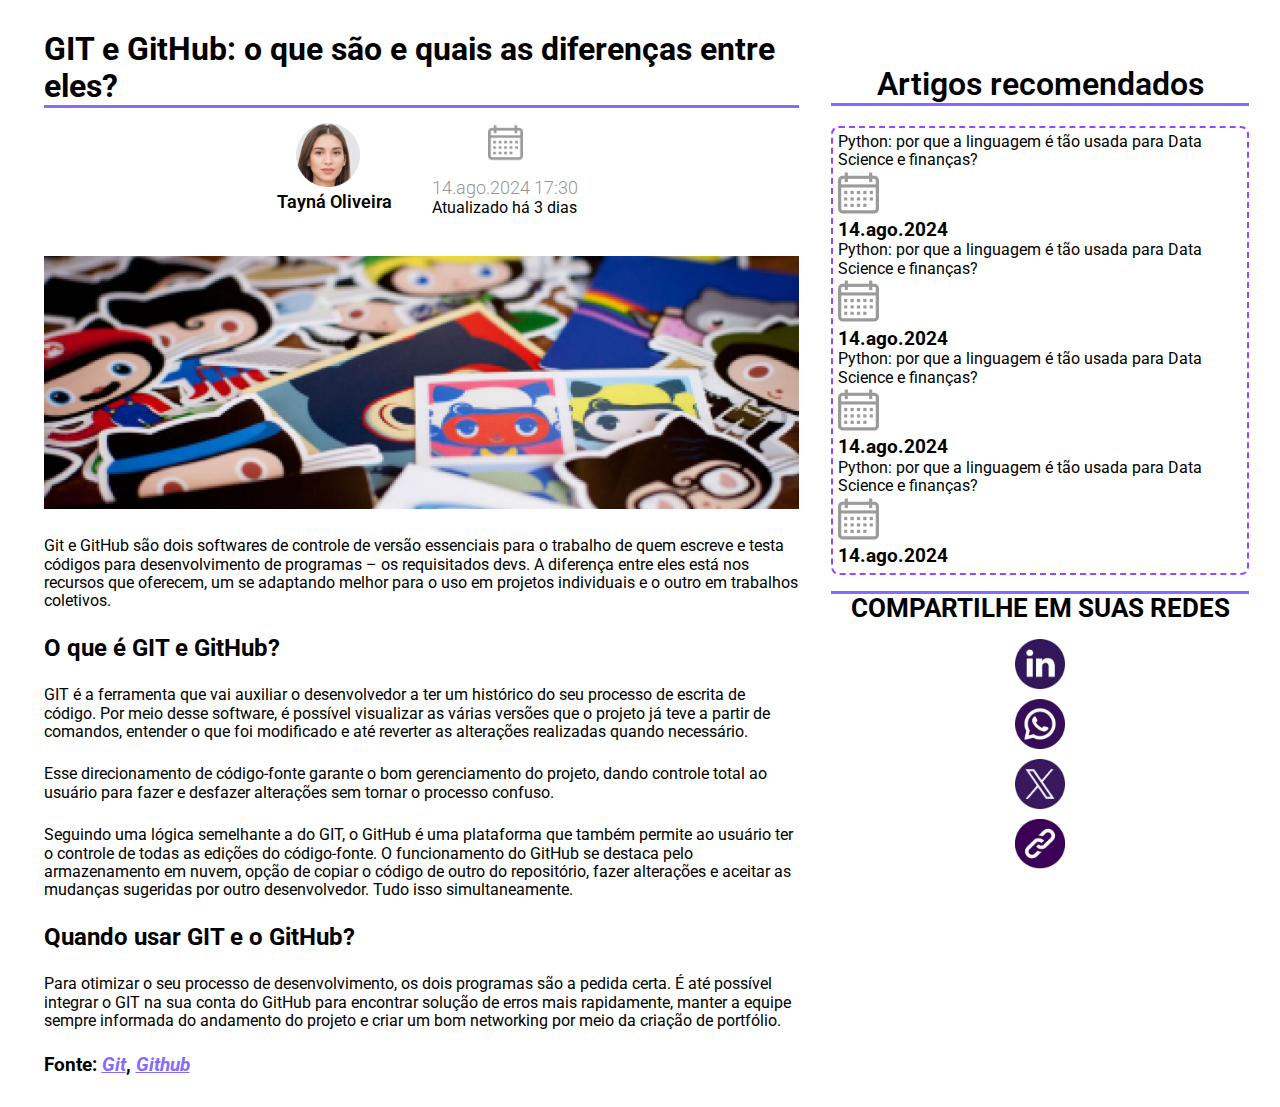
==== pages/article.html @ 57e3266e "atualização article HTMLe CSS" ====
<!DOCTYPE html>
<html lang="en">

<head>
  <meta charset="UTF-8">
  <meta name="viewport" content="width=device-width, initial-scale=1.0">
  <title>Tech News</title>
  <link rel="stylesheet" href="../assets/styles/article.css">
  <link rel="stylesheet" href="../assets/styles/normalize.css">
</head>

<body>
  <header></header>

  <main class="container_conteudo">
    <section class="aside_article">
      <aside>
        <h2 class="aside_title
        ">Artigos recomendados</h2>
        <div class="bloco_artigos">
          <div>
            <p>Python: por que a linguagem é tão usada para Data Science e finanças?</p>
            <img src="../assets/img/imgs/calendario.png" alt="calendario">
            <h3>14.ago.2024</h3>
          </div>
          <div>
            <p>Python: por que a linguagem é tão usada para Data Science e finanças?</p>
            <img src="../assets/img/imgs/calendario.png" alt="calendario">
            <h3>14.ago.2024</h3>
          </div>
          <div>
            <p>Python: por que a linguagem é tão usada para Data Science e finanças?</p>
            <img src="../assets/img/imgs/calendario.png" alt="calendario">
            <h3>14.ago.2024</h3>
          </div>
          <div>
            <p>Python: por que a linguagem é tão usada para Data Science e finanças?</p>
            <img src="../assets/img/imgs/calendario.png" alt="calendario">
            <h3>14.ago.2024</h3>
          </div>
        </div>
        <div class="redes">
          <h2 class="redes_title
          ">COMPARTILHE EM SUAS REDES</h2>
          <div  class="redes_acesso">
            <img src="../assets/img/icons/icone-linkedin.png" alt="LinkedIn">
            <img src="../assets/img/icons/icone-whats.png" alt="WhatsApp">
            <img src="../assets/img/icons/icone-twitter.png" alt="Twitter">
            <img src="../assets/img/icons/icone-compartilhar.png" alt="Compartilhar">
          </div>
        </div>
      </aside>
    </section>

    <section class="article_info">
      <div class="article_titulo">
        <h1>GIT e GitHub: o que são e quais as diferenças entre eles?</h1>
      </div>
      <div class="info_autora_e_data">
        <div class="info_autora">
          <img src="../assets/img/imgs/autora.png" alt="Foto autora">
          <h3 class="nome_autora">Tayná Oliveira</h3>
        </div>
        <div class="info_data">
          <img src="../assets/img/imgs/calendario.png" alt="calendario">
          <div class="dados_atualizacao">
            <h3 class="data_atualizacao" >14.ago.2024 17:30</h3>
            <h3 class="atualizacao">Atualizado há 3 dias</h3>
          </div>  
        </div>
      </div>
      <div>
        <img class="img_git" src="../assets/img/imgs/mascote_git.png" alt="mascote_git">
        <p class="paragrafo">Git e GitHub são dois softwares de controle de versão essenciais para o trabalho de quem escreve e testa códigos para desenvolvimento de programas – os requisitados devs. A diferença entre eles está nos recursos que oferecem, um se adaptando melhor para o uso em projetos individuais e o outro em trabalhos coletivos.</p>
      </div>

      <div>
        <h2 class="subtitulo">O que é GIT e GitHub?</h2>
        <p class="paragrafo">GIT é a ferramenta que vai auxiliar o desenvolvedor a ter um histórico do seu processo de escrita de código. Por meio desse software, é possível visualizar as várias versões que o projeto já teve a partir de comandos, entender o que foi modificado e até reverter as alterações realizadas quando necessário.</p>
        <p class="paragrafo">Esse direcionamento de código-fonte garante o bom gerenciamento do projeto, dando controle total ao usuário para fazer e desfazer alterações sem tornar o processo confuso.</p>
        <p class="paragrafo">Seguindo uma lógica semelhante a do GIT, o GitHub é uma plataforma que também permite ao usuário ter o controle de todas as edições do código-fonte. O funcionamento do GitHub se destaca pelo armazenamento em nuvem, opção de copiar o código de outro do repositório, fazer alterações e aceitar as mudanças sugeridas por outro desenvolvedor. Tudo isso simultaneamente.</p>
      </div>
      <div>
        <h2 class="subtitulo">Quando usar GIT e o GitHub?</h2>
        <p class="paragrafo">Para otimizar o seu processo de desenvolvimento, os dois programas são a pedida certa. É até possível integrar o GIT na sua conta do GitHub para encontrar solução de erros mais rapidamente, manter a equipe sempre informada do andamento do projeto e criar um bom networking por meio da criação de portfólio.</p>
      </div>
      <h3>Fonte: <span class="fonte-destaque">Git</span>, <span class="fonte-destaque">Github</span></h3>

    </section>
  </main>
  <footer></footer>
</body>
</html>
---- assets/styles/article.css ----
@import url("https://fonts.googleapis.com/css2?family=Roboto:ital,wght@0,100;0,300;0,400;0,500;0,700;0,900;1,100;1,300;1,400;1,500;1,700;1,900&display=swap");

* {
  margin: 0;
  padding: 0;
  box-sizing: border-box;
}

body {
  font-family: 'Roboto', Arial, sans-serif;
  font-weight: 400;
  background-color: #ffffff;
  color: #000000;
}

/* Estilos Mobile First */
.container_conteudo {
  display: flex;
  flex-direction: column;
  margin: 15px;
}

.aside_article {
  display: none;
}

.article_info {
  width: 100%;
}

.article_titulo h1 {
  font-size: 1.6em;
  margin-bottom: 15px;
  border-bottom: 3px solid #846AFF;
}

.info_autora_e_data {
  display: flex;
  justify-content: center;
  margin: 15px;
}


.info_autora {
  display: flex;
  align-items: stretch;
  flex-direction: column;
  margin-right: 2.5rem;
}

.info_autora img {
  width: 84px;
  height: 84px;
  margin-left: 2rem;
}

.nome_autora {
    display: flex;
    margin-left: 0.8rem;
    padding-top: 5px;
    font-size: 18px;
    font-weight: 600;
  }


.info_data {
  display: flex;
  align-items: center;
  flex-direction: column;
}

.info_data img {
  width: 35px;
  margin-bottom: 1rem;
}

.data_atualizacao{
  color: #959595;
  font-size: 18px;
  font-weight: 300;
  text-align: center;
}

.atualizacao{
  font-size: 16px;
  font-weight: 400;
}

.img_git {
  width: 100%;
  height: auto;
  margin: 1.5rem 0;
}

.paragrafo{
  margin-bottom: 1.5rem;
}

.subtitulo{
  margin: 1.5rem 0;
}

.fonte-destaque {
  color: #846AFF; 
  text-decoration: underline;
  font-style: italic;
}

/* Media Queries para Tablets */
@media screen and (min-width: 768px) {
  .container_conteudo {
    display: flex;
    flex-wrap: wrap;
    flex-direction: row-reverse;
  }

  .aside_article {
    display: flex;
    width: 36%;
    padding: 1rem;
  }

  .aside_title{
    font-size: 2em;
    font-weight: 600;
    text-align: center;
    margin: 35px 0 20px 0;
    border-bottom: 3px solid #846AFF;
  }

  .bloco_artigos{
    padding: 5px;
    border: 2px dashed #9747FF;
    border-radius: 8px;
  }  

 .article_info {
    width: 63%;
    padding: 1rem;
  }

  .article_titulo h1 {
    font-size: 2em;
  }

  .info_autora img {
    width: 64px;
    height: 64px;
  }

  .redes_title{
    font-size: 1.6rem;
    margin-top: 1rem;
    border-top: 3px solid #846AFF;
    text-align: center;
  }

  .redes_acesso{
    display: flex;
    align-items: center;
    justify-content: center;
    flex-direction: column;
    padding: 0.7rem;
  }

  .redes_acesso img{
    width: 60px;
    height: 60px;
    padding: 5px;
 }

  .informacoes{
    display: block;
    width: 63%;
  }
}

/* Media Queries para Desktops */
@media screen and (min-width: 1378px) {

  .article_titulo{
    padding-top: 2.2rem;
  }
  .paragrafo{
    font-size: 24px;
  }
}
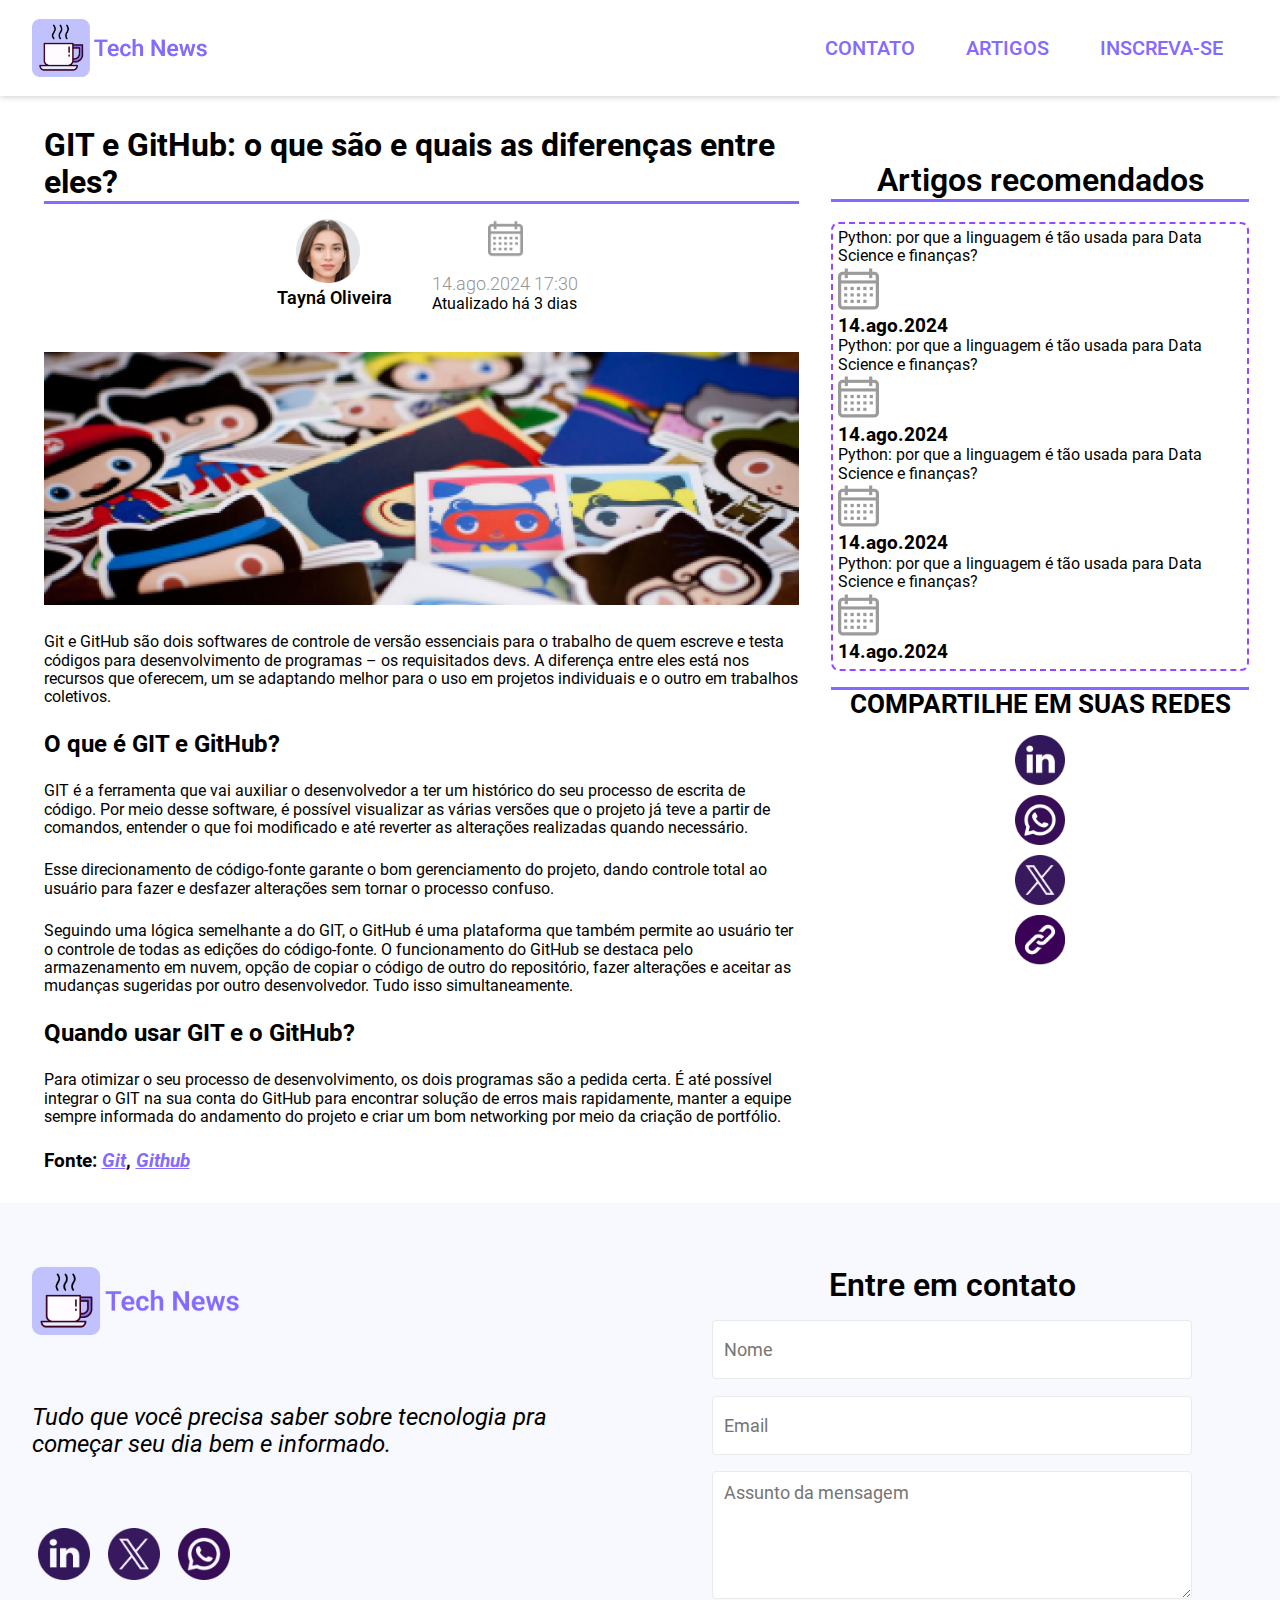
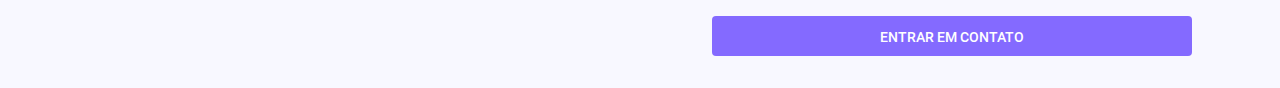
==== commit dc1949f9: ":update: Adicionando componentes header e footer ao article.html, ajustando caminho das referências" ====
--- a/pages/article.html
+++ b/pages/article.html
@@ -5,12 +5,23 @@
   <meta charset="UTF-8">
   <meta name="viewport" content="width=device-width, initial-scale=1.0">
   <title>Tech News</title>
+  <link rel="stylesheet" href="../assets/styles/normalize.css">
+  <link rel="stylesheet" href="../assets/styles/header.css">
   <link rel="stylesheet" href="../assets/styles/article.css">
-  <link rel="stylesheet" href="../assets/styles/normalize.css">
+  <link rel="stylesheet" href="../assets/styles/footer.css">
 </head>
 
 <body>
-  <header></header>
+  <header class="header-container">
+    <img src="../assets/img/imgs/TechNews-logo (Desktop).png" class="header-logo" alt="logo Tech blog">
+    
+    <nav>
+        <button class="btn_nav-MenuHamburguer" type="button"><img src="../assets/img/icons/menu-hamburguer_icon.svg" alt="" class="menuHamburguer-icon"></button>
+        <button class="btn_nav-Menu" type="button"><a href="#informacoes">CONTATO</a></button>
+        <button class="btn_nav-Menu" type="button"><a href="#artigos">ARTIGOS</a></button>
+        <button class="btn_nav-Menu" type="button"><a href="#apresentacao">INSCREVA-SE</a></button>
+    </nav>
+</header>
 
   <main class="container_conteudo">
     <section class="aside_article">
@@ -88,6 +99,26 @@
 
     </section>
   </main>
-  <footer></footer>
+  <footer id="informacoes" class="footer-container">
+    <section class="sigaNos">
+        <img src="../assets/img/imgs/TechNews-logo (Desktop).png" class="footer-logo" alt="logo Tech blog">
+
+        <p>Tudo que você precisa saber sobre tecnologia pra começar seu dia bem e informado.</p>
+        <div>
+            <a href="https://www.linkedin.com/feed/" target="_blank"><img src="../assets/img/icons/icone-linkedin.png" alt="" class="img_socialMedia" id="linkedin"></a>
+            <a href="https://x.com/home" target="_blank"><img src="../assets/img/icons/icone-twitter.png" alt="" class="img_socialMedia" id="whatsapp"></a>
+            <a href="https://web.whatsapp.com" target="_blank"><img src="../assets/img/icons/icone-whats.png" alt="" class="img_socialMedia" id="x"></a>
+        </div>
+    </section>
+    <section class="contateNos">
+        <h2>Entre em contato</h2>
+        <form action="" method="get">
+            <input class="inpt_contato" id="nome" type="text" placeholder="Nome">
+            <input class="inpt_contato" id="email" type="text" placeholder="Email">
+            <textarea id="assunto" class="inpt_assunto" placeholder="Assunto da mensagem"></textarea>
+            <button class="btn_callToAction btn_footer" type="submit"><a href="#">ENTRAR EM CONTATO</a></button>
+        </form>
+    </section>
+</footer>
 </body>
 </html>
--- a/assets/styles/header.css
+++ b/assets/styles/header.css
@@ -0,0 +1,75 @@
+.header-container {
+    height: 6rem;
+    background-color: #fff;
+    display: flex;
+    padding: 0.5rem;
+    align-items: center;
+    gap: 4.5rem;
+    box-shadow: 0 0px 7px 0px #00000040;
+    position: relative;
+    box-sizing: border-box;
+}
+
+.header-logo {
+    width: 11rem;
+}
+
+.menuHamburguer-icon{ 
+    width: 2rem;
+}
+
+.header-container nav {
+    width: 100%;
+    display: flex;
+    justify-content: flex-end;
+}
+
+.btn_nav-Menu {
+    display: none;
+}
+
+.btn_nav-Menu a {
+    color: #846AFF;
+    font-family: 'Roboto', sans-serif;
+    font-weight: 500;
+    font-size: 1.25rem;
+}
+
+button {
+    background-color: #ffffff;
+}
+
+/* Media Queries para Tablets */
+@media screen and (min-width: 768px) { 
+
+    .header-container {
+        justify-content: space-around;
+    }
+
+    .header-container nav {
+        width: 28rem;
+        justify-content: space-around;
+    }
+
+    .btn_nav-MenuHamburguer {
+        display: none;
+    }
+
+    .btn_nav-Menu {
+        display: flex;
+    }
+
+}
+
+@media screen and (min-width: 1199px) { 
+    
+    .header-container {
+        justify-content: space-between;
+        padding: 2rem;
+    }
+    
+    .btn_nav-Menu:hover, .btn_nav-Menu a:hover {
+        color: #594ba1;
+    }
+
+}--- a/assets/styles/footer.css
+++ b/assets/styles/footer.css
@@ -0,0 +1,135 @@
+@import url('./font-face.css');
+
+.footer-container {
+    background-color: #F8F8FF;
+    padding: 1rem 1rem;
+    height: auto;
+    display: flex;
+    flex-wrap: wrap;
+    justify-content: center;
+}
+
+.footer-logo {
+    width: 13rem;
+}
+
+.sigaNos, .contateNos, form {
+    max-width: 37rem;
+    display: flex;
+    flex-wrap: wrap;
+    justify-content: center;
+    align-content: space-between;
+}
+
+.sigaNos {
+    height: 20rem;
+    font-family: 'Roboto', sans-serif;
+    font-weight: 400;
+    font-style: italic;
+    text-align: center;
+    font-size: 1.125rem;
+}
+
+.img_socialMedia {
+    width: 3.3rem;
+}
+
+.sigaNos div a {
+    display: inline-block;
+    width: 4rem;
+}
+
+.contateNos {
+    margin-top: 3rem;
+}
+
+.contateNos h2 {
+    font-family: 'Roboto', sans-serif;
+    font-size: 2rem;
+    font-weight: 600;
+}
+
+.contateNos form {
+    height: 23rem;  
+    padding: 1rem; 
+}
+
+section .inpt_assunto {
+    height: 8rem;
+}
+
+.inpt_contato, .inpt_assunto {
+    height: 3.6875rem;
+    width: 18rem;
+    padding: .7rem;
+    font-family: 'Roboto', sans-serif;
+    font-size: 1.125rem;
+    font-weight: 400;
+    border: #EAEAEA solid .0625rem;
+    border-radius: .25rem;
+}
+
+.inpt_contato:focus, .inpt_assunto:focus {
+    border: #646464 solid .0625rem;
+    outline: none;
+}
+
+.btn_callToAction {
+    width: 100%;
+    max-width: 20rem;
+    height: 2.5rem;
+    border-radius: 4px;
+    text-align: center;
+    background-color: #846AFF;
+}
+
+.btn_callToAction a {
+    color: #fff;
+    font-family: 'Roboto', sans-serif;
+    font-size: .875rem;
+    font-weight: 500;
+}
+
+/* Media Queries para Tablets */
+@media screen and (min-width: 767px) {
+
+    .btn_hero {
+        font-size: 1.125rem;
+        max-width: 10rem;
+    }
+
+    .btn_main {
+        font-size: 1.125rem;
+        max-width: 20rem;
+    }
+
+    .sigaNos {
+        margin-top: 3rem;
+        font-size: 1.5rem;
+    }
+
+    .inpt_contato, .inpt_assunto {
+        width: 30rem;      
+    }
+
+    .btn_footer {
+        font-size: 1.125rem;
+        max-width: 30rem;
+    }
+
+}
+
+@media screen and (min-width: 1199px) { 
+    
+    .sigaNos {
+        justify-content: flex-start;
+    }
+
+    .sigaNos p {
+        text-align: left;
+    }
+    
+    .footer-container {
+        justify-content: space-around;
+    }
+}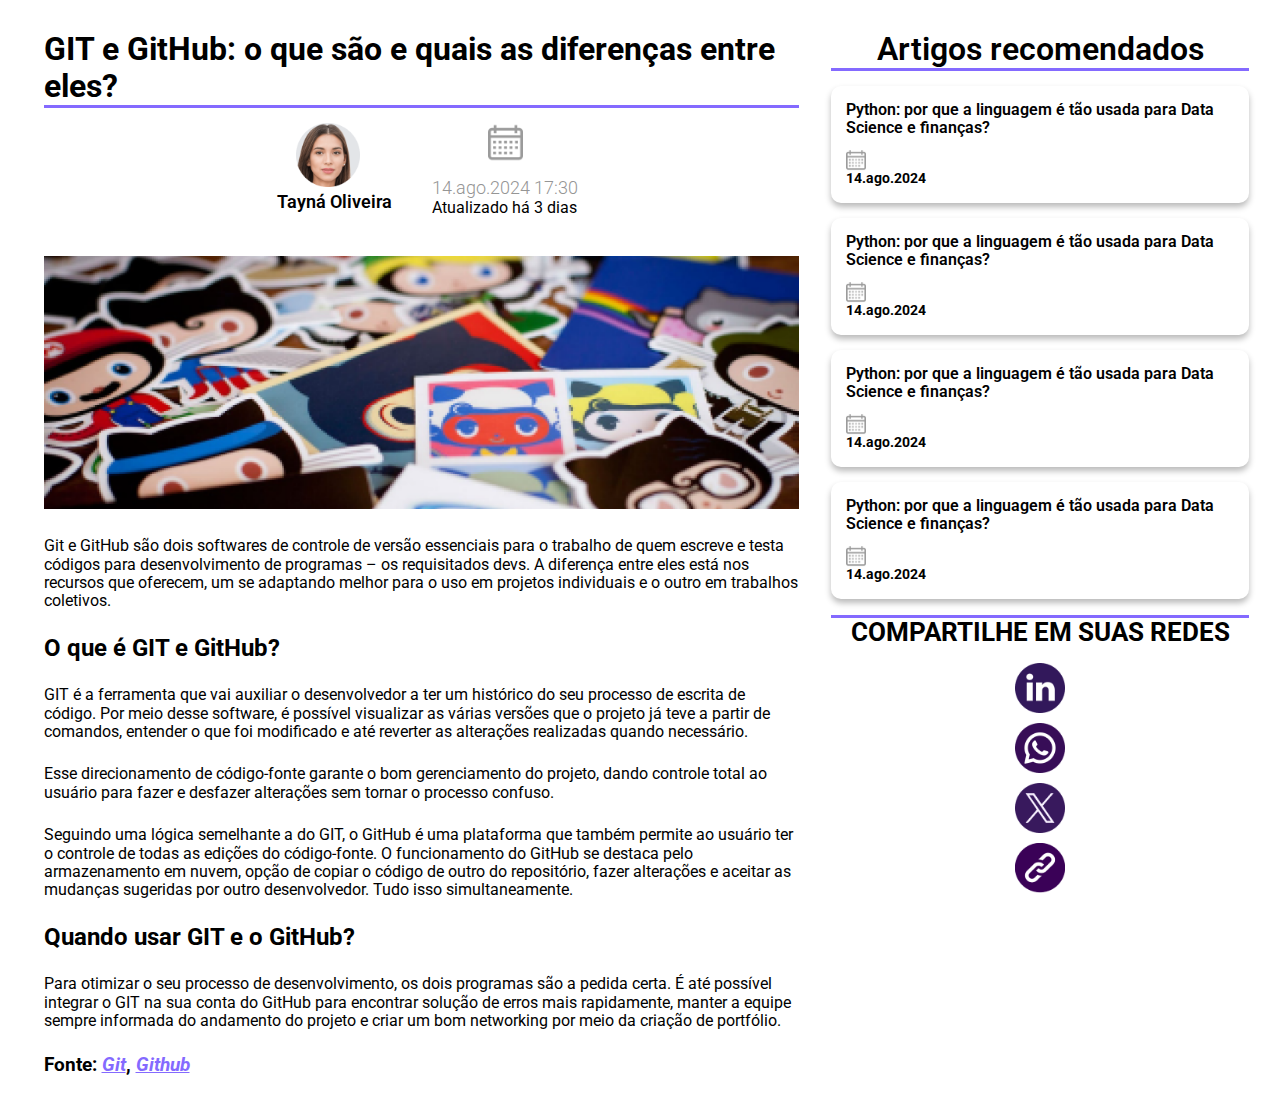
==== commit acfe44c6: "atualizacao semi-final article" ====
--- a/pages/article.html
+++ b/pages/article.html
@@ -5,23 +5,12 @@
   <meta charset="UTF-8">
   <meta name="viewport" content="width=device-width, initial-scale=1.0">
   <title>Tech News</title>
+  <link rel="stylesheet" href="../assets/styles/article.css">
   <link rel="stylesheet" href="../assets/styles/normalize.css">
-  <link rel="stylesheet" href="../assets/styles/header.css">
-  <link rel="stylesheet" href="../assets/styles/article.css">
-  <link rel="stylesheet" href="../assets/styles/footer.css">
 </head>
 
 <body>
-  <header class="header-container">
-    <img src="../assets/img/imgs/TechNews-logo (Desktop).png" class="header-logo" alt="logo Tech blog">
-    
-    <nav>
-        <button class="btn_nav-MenuHamburguer" type="button"><img src="../assets/img/icons/menu-hamburguer_icon.svg" alt="" class="menuHamburguer-icon"></button>
-        <button class="btn_nav-Menu" type="button"><a href="#informacoes">CONTATO</a></button>
-        <button class="btn_nav-Menu" type="button"><a href="#artigos">ARTIGOS</a></button>
-        <button class="btn_nav-Menu" type="button"><a href="#apresentacao">INSCREVA-SE</a></button>
-    </nav>
-</header>
+  <header></header>
 
   <main class="container_conteudo">
     <section class="aside_article">
@@ -29,25 +18,25 @@
         <h2 class="aside_title
         ">Artigos recomendados</h2>
         <div class="bloco_artigos">
-          <div>
-            <p>Python: por que a linguagem é tão usada para Data Science e finanças?</p>
-            <img src="../assets/img/imgs/calendario.png" alt="calendario">
-            <h3>14.ago.2024</h3>
+          <div class="bloco">
+            <p class="paragrafo_aside">Python: por que a linguagem é tão usada para Data Science e finanças?</p>
+            <img class="img_aside"  src="../assets/img/imgs/calendario.png" alt="calendario">
+            <h3 class="data_aside">14.ago.2024</h3>
           </div>
-          <div>
-            <p>Python: por que a linguagem é tão usada para Data Science e finanças?</p>
-            <img src="../assets/img/imgs/calendario.png" alt="calendario">
-            <h3>14.ago.2024</h3>
+          <div class="bloco">
+            <p class="paragrafo_aside">Python: por que a linguagem é tão usada para Data Science e finanças?</p>
+            <img class="img_aside" src="../assets/img/imgs/calendario.png" alt="calendario">
+            <h3 class="data_aside">14.ago.2024</h3>
           </div>
-          <div>
-            <p>Python: por que a linguagem é tão usada para Data Science e finanças?</p>
-            <img src="../assets/img/imgs/calendario.png" alt="calendario">
-            <h3>14.ago.2024</h3>
+          <div class="bloco">
+            <p class="paragrafo_aside">Python: por que a linguagem é tão usada para Data Science e finanças?</p>
+            <img class="img_aside"  src="../assets/img/imgs/calendario.png" alt="calendario">
+            <h3 class="data_aside">14.ago.2024</h3>
           </div>
-          <div>
-            <p>Python: por que a linguagem é tão usada para Data Science e finanças?</p>
-            <img src="../assets/img/imgs/calendario.png" alt="calendario">
-            <h3>14.ago.2024</h3>
+          <div class="bloco">
+            <p class="paragrafo_aside">Python: por que a linguagem é tão usada para Data Science e finanças?</p>
+            <img class="img_aside" src="../assets/img/imgs/calendario.png" alt="calendario">
+            <h3 class="data_aside">14.ago.2024</h3>
           </div>
         </div>
         <div class="redes">
@@ -99,26 +88,6 @@
 
     </section>
   </main>
-  <footer id="informacoes" class="footer-container">
-    <section class="sigaNos">
-        <img src="../assets/img/imgs/TechNews-logo (Desktop).png" class="footer-logo" alt="logo Tech blog">
-
-        <p>Tudo que você precisa saber sobre tecnologia pra começar seu dia bem e informado.</p>
-        <div>
-            <a href="https://www.linkedin.com/feed/" target="_blank"><img src="../assets/img/icons/icone-linkedin.png" alt="" class="img_socialMedia" id="linkedin"></a>
-            <a href="https://x.com/home" target="_blank"><img src="../assets/img/icons/icone-twitter.png" alt="" class="img_socialMedia" id="whatsapp"></a>
-            <a href="https://web.whatsapp.com" target="_blank"><img src="../assets/img/icons/icone-whats.png" alt="" class="img_socialMedia" id="x"></a>
-        </div>
-    </section>
-    <section class="contateNos">
-        <h2>Entre em contato</h2>
-        <form action="" method="get">
-            <input class="inpt_contato" id="nome" type="text" placeholder="Nome">
-            <input class="inpt_contato" id="email" type="text" placeholder="Email">
-            <textarea id="assunto" class="inpt_assunto" placeholder="Assunto da mensagem"></textarea>
-            <button class="btn_callToAction btn_footer" type="submit"><a href="#">ENTRAR EM CONTATO</a></button>
-        </form>
-    </section>
-</footer>
+  <footer></footer>
 </body>
 </html>
--- a/assets/styles/article.css
+++ b/assets/styles/article.css
@@ -86,6 +86,46 @@
   font-weight: 400;
 }
 
+.aside_title{
+    font-size: 2em;
+    font-weight: 600;
+    text-align: center;
+    border-bottom: 3px solid #846AFF;
+  }
+
+.bloco {
+  background-color: #ffffff; 
+  padding: 15px; 
+  margin: 15px 0; 
+  border-radius: 10px; 
+  box-shadow: 0px 4px 6px rgba(0, 0, 0, 0.275); 
+}
+
+.paragrafo_aside {
+  margin: 0; 
+  padding-bottom: 0.7rem;
+  font-size: 1em; 
+  font-weight: 600;
+  color: #000000; 
+  flex: 1; 
+}
+
+.img_aside {
+  width: 20px; 
+  margin-right: 5px;
+}
+
+.img_aside{
+  display: flex;
+}
+
+.data_aside {
+  font-size: 0.9em;
+  color: #000000; 
+  display: flex; 
+}
+
+
 .img_git {
   width: 100%;
   height: auto;
@@ -120,19 +160,6 @@
     padding: 1rem;
   }
 
-  .aside_title{
-    font-size: 2em;
-    font-weight: 600;
-    text-align: center;
-    margin: 35px 0 20px 0;
-    border-bottom: 3px solid #846AFF;
-  }
-
-  .bloco_artigos{
-    padding: 5px;
-    border: 2px dashed #9747FF;
-    border-radius: 8px;
-  }  
 
  .article_info {
     width: 63%;
@@ -184,4 +211,9 @@
   .paragrafo{
     font-size: 24px;
   }
+  .redes_acesso{
+    display: flex;
+    flex-direction: row;
+    padding: 0.7rem;
+  }
 }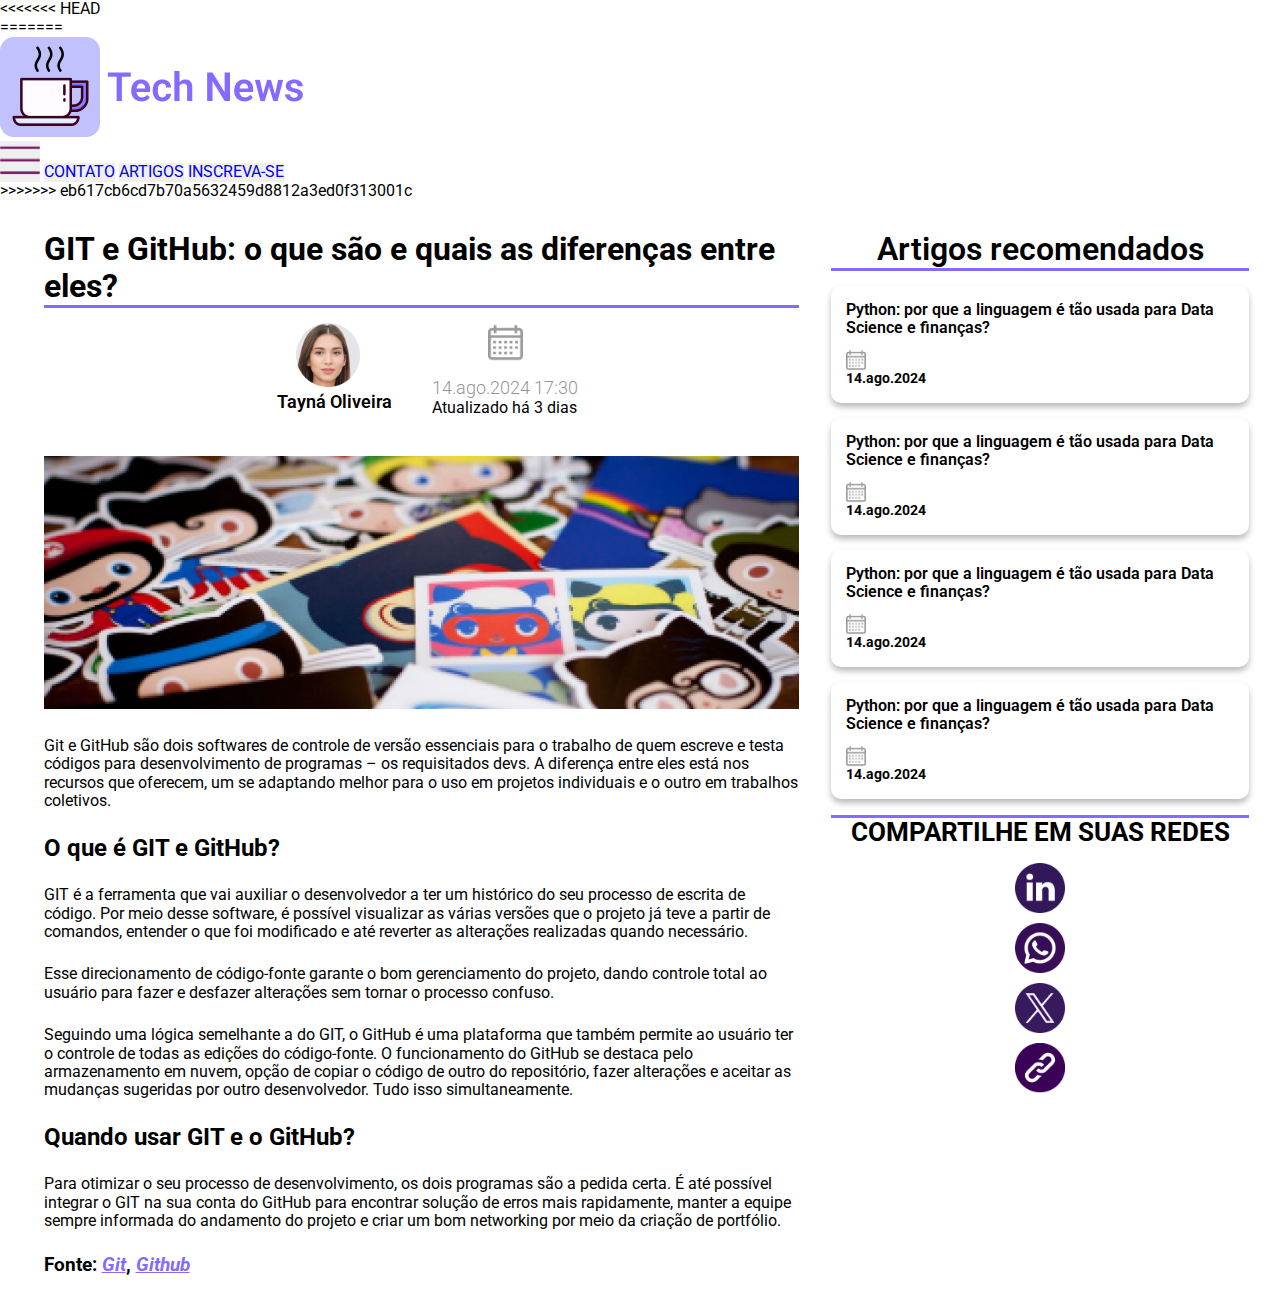
==== commit b7520e17: "atualização article" ====
--- a/pages/article.html
+++ b/pages/article.html
@@ -10,11 +10,24 @@
 </head>
 
 <body>
+<<<<<<< HEAD
   <header></header>
+=======
+  <header class="header-container">
+    <img src="../assets/img/imgs/TechNews-logo (Desktop).png" class="header-logo" alt="logo Tech blog">
+    
+    <nav>
+        <button class="btn_nav-MenuHamburguer" type="button"><img src="../assets/img/icons/menu-hamburguer_icon.svg" alt="" class="menuHamburguer-icon"></button>
+        <button class="btn_nav-Menu" type="button"><a href="#informacoes">CONTATO</a></button>
+        <button class="btn_nav-Menu" type="button"><a href="#artigos">ARTIGOS</a></button>
+        <button class="btn_nav-Menu" type="button"><a href="./newsletter.html">INSCREVA-SE</a></button>
+    </nav>
+</header>
+>>>>>>> eb617cb6cd7b70a5632459d8812a3ed0f313001c
 
   <main class="container_conteudo">
     <section class="aside_article">
-      <aside>
+      <aside id="artigos">
         <h2 class="aside_title
         ">Artigos recomendados</h2>
         <div class="bloco_artigos">
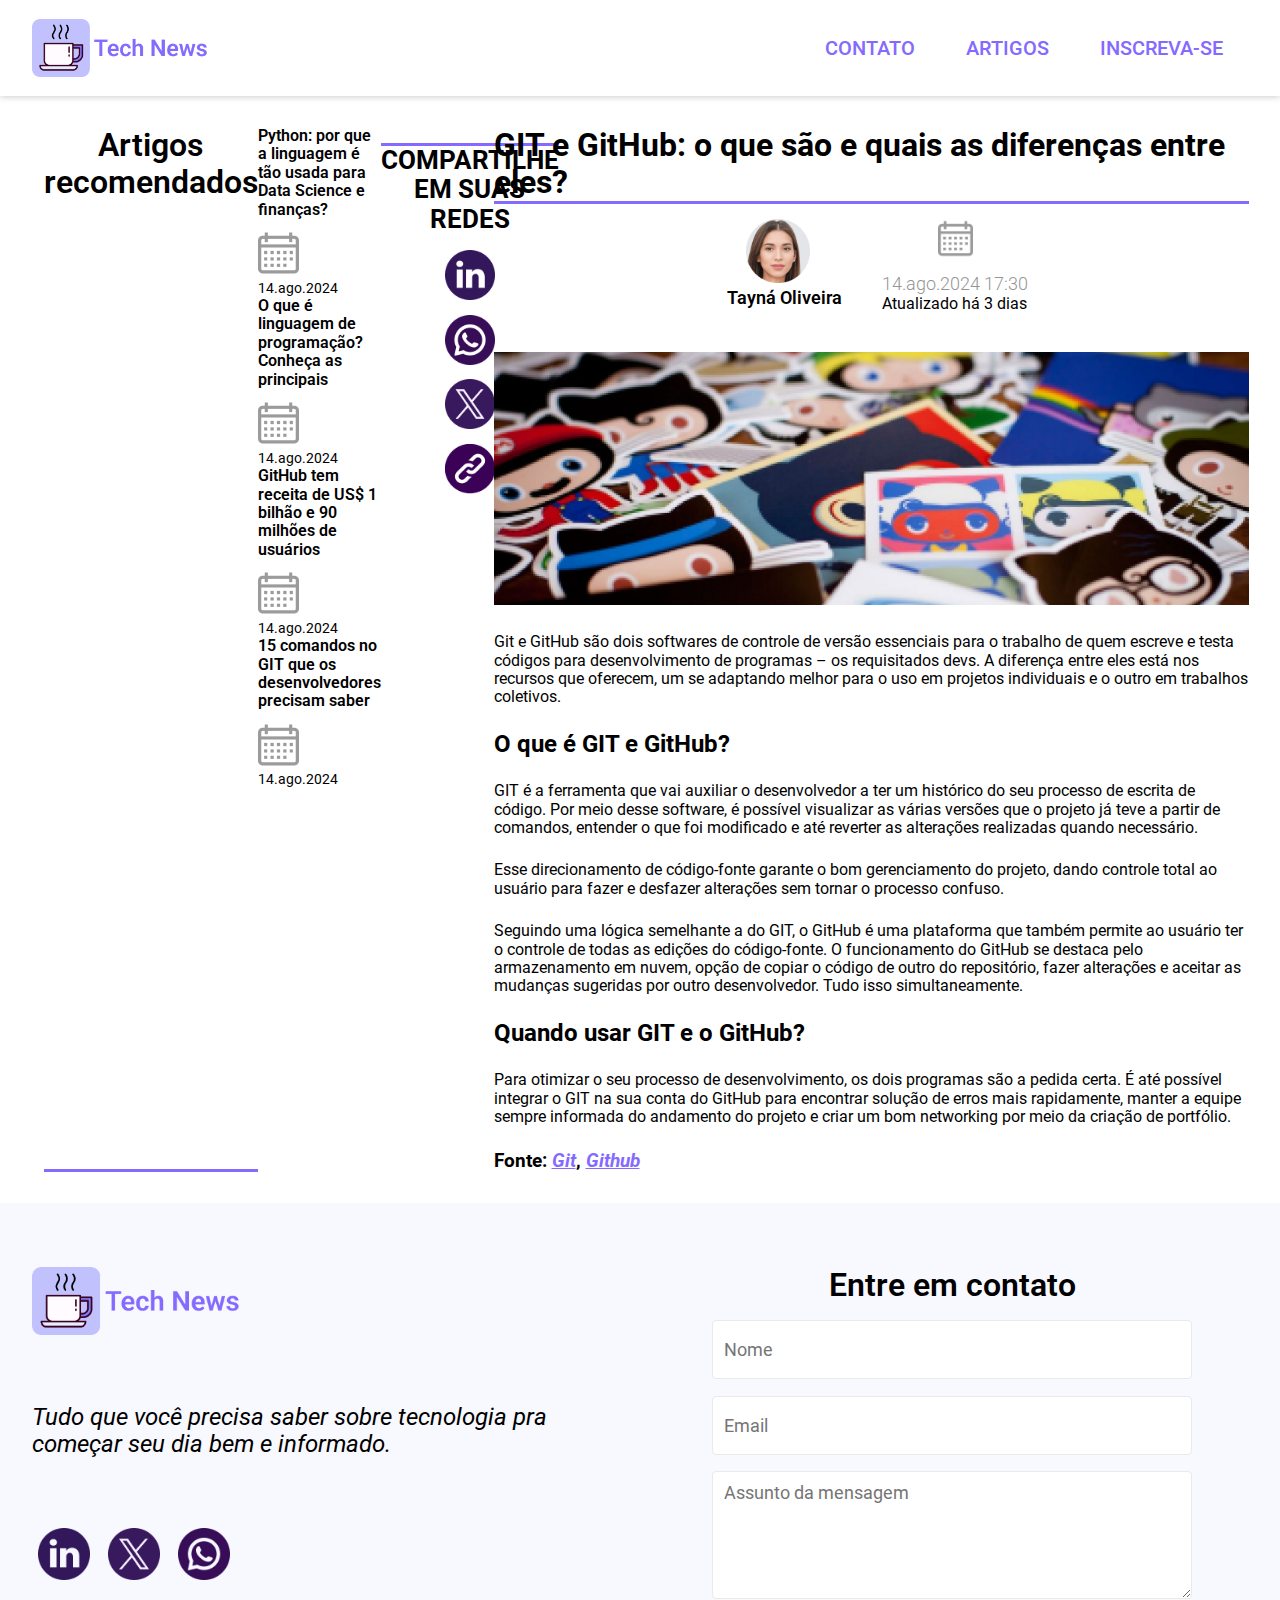
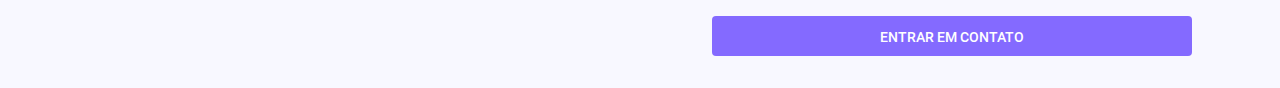
==== commit 0cff4cb3: ":Update: Restruturando article.html, Adicionando links de interação" ====
--- a/pages/article.html
+++ b/pages/article.html
@@ -1,106 +1,222 @@
 <!DOCTYPE html>
 <html lang="en">
-
-<head>
-  <meta charset="UTF-8">
-  <meta name="viewport" content="width=device-width, initial-scale=1.0">
-  <title>Tech News</title>
-  <link rel="stylesheet" href="../assets/styles/article.css">
-  <link rel="stylesheet" href="../assets/styles/normalize.css">
-</head>
-
-<body>
-<<<<<<< HEAD
-  <header></header>
-=======
-  <header class="header-container">
-    <img src="../assets/img/imgs/TechNews-logo (Desktop).png" class="header-logo" alt="logo Tech blog">
-    
-    <nav>
-        <button class="btn_nav-MenuHamburguer" type="button"><img src="../assets/img/icons/menu-hamburguer_icon.svg" alt="" class="menuHamburguer-icon"></button>
-        <button class="btn_nav-Menu" type="button"><a href="#informacoes">CONTATO</a></button>
-        <button class="btn_nav-Menu" type="button"><a href="#artigos">ARTIGOS</a></button>
-        <button class="btn_nav-Menu" type="button"><a href="./newsletter.html">INSCREVA-SE</a></button>
-    </nav>
-</header>
->>>>>>> eb617cb6cd7b70a5632459d8812a3ed0f313001c
-
-  <main class="container_conteudo">
-    <section class="aside_article">
-      <aside id="artigos">
-        <h2 class="aside_title
-        ">Artigos recomendados</h2>
+  <head>
+    <meta charset="UTF-8" />
+    <meta name="viewport" content="width=device-width, initial-scale=1.0" />
+    <title>Tech News</title>
+    <link rel="stylesheet" href="../assets/styles/normalize.css" />
+    <link rel="stylesheet" href="../assets/styles/header.css" />
+    <link rel="stylesheet" href="../assets/styles/article.css" />
+    <link rel="stylesheet" href="../assets/styles/footer.css" />
+  </head>
+
+  <body>
+    <header class="header-container">
+      <img
+        src="../assets/img/imgs/TechNews-logo (Desktop).png"
+        class="header-logo"
+        alt="logo Tech blog"
+      />
+
+      <nav>
+        <button class="btn_nav-MenuHamburguer" type="button">
+          <img
+            src="../assets/img/icons/menu-hamburguer_icon.svg"
+            alt=""
+            class="menuHamburguer-icon"
+          />
+        </button>
+        <button class="btn_nav-Menu" type="button">
+          <a href="#informacoes">CONTATO</a>
+        </button>
+        <button class="btn_nav-Menu" type="button">
+          <a href="#artigos">ARTIGOS</a>
+        </button>
+        <button class="btn_nav-Menu" type="button">
+          <a href="./newsletter.html">INSCREVA-SE</a>
+        </button>
+      </nav>
+    </header>
+
+    <main class="container_conteudo">
+      <section class="article_info">
+        <div class="article_titulo">
+          <h1>GIT e GitHub: o que são e quais as diferenças entre eles?</h1>
+        </div>
+        <div class="info_autora_e_data">
+          <div class="info_autora">
+            <img src="../assets/img/imgs/autora.png" alt="Foto autora" />
+            <h3 class="nome_autora">Tayná Oliveira</h3>
+          </div>
+          <div class="info_data">
+            <img src="../assets/img/imgs/calendario.png" alt="calendario" />
+            <div class="dados_atualizacao">
+              <p class="data_atualizacao">14.ago.2024 17:30</p>
+              <p class="atualizacao">Atualizado há 3 dias</p>
+            </div>
+          </div>
+        </div>
+        <div>
+          <img
+            class="img_git"
+            src="../assets/img/imgs/mascote_git.png"
+            alt="mascote_git"
+          />
+          <p class="paragrafo">
+            Git e GitHub são dois softwares de controle de versão essenciais
+            para o trabalho de quem escreve e testa códigos para desenvolvimento
+            de programas – os requisitados devs. A diferença entre eles está nos
+            recursos que oferecem, um se adaptando melhor para o uso em projetos
+            individuais e o outro em trabalhos coletivos.
+          </p>
+        </div>
+
+        <div>
+          <h2 class="subtitulo">O que é GIT e GitHub?</h2>
+          <p class="paragrafo">
+            GIT é a ferramenta que vai auxiliar o desenvolvedor a ter um
+            histórico do seu processo de escrita de código. Por meio desse
+            software, é possível visualizar as várias versões que o projeto já
+            teve a partir de comandos, entender o que foi modificado e até
+            reverter as alterações realizadas quando necessário.
+          </p>
+          <p class="paragrafo">
+            Esse direcionamento de código-fonte garante o bom gerenciamento do
+            projeto, dando controle total ao usuário para fazer e desfazer
+            alterações sem tornar o processo confuso.
+          </p>
+          <p class="paragrafo">
+            Seguindo uma lógica semelhante a do GIT, o GitHub é uma plataforma
+            que também permite ao usuário ter o controle de todas as edições do
+            código-fonte. O funcionamento do GitHub se destaca pelo
+            armazenamento em nuvem, opção de copiar o código de outro do
+            repositório, fazer alterações e aceitar as mudanças sugeridas por
+            outro desenvolvedor. Tudo isso simultaneamente.
+          </p>
+        </div>
+        <div>
+          <h2 class="subtitulo">Quando usar GIT e o GitHub?</h2>
+          <p class="paragrafo">
+            Para otimizar o seu processo de desenvolvimento, os dois programas
+            são a pedida certa. É até possível integrar o GIT na sua conta do
+            GitHub para encontrar solução de erros mais rapidamente, manter a
+            equipe sempre informada do andamento do projeto e criar um bom
+            networking por meio da criação de portfólio.
+          </p>
+        </div>
+        <h3>
+          Fonte: <span class="fonte-destaque">Git</span>,
+          <span class="fonte-destaque">Github</span>
+        </h3>
+      </section>
+
+      <aside class="aside_article" id="artigos">
+        <h2 class="aside_title">Artigos recomendados</h2>
         <div class="bloco_artigos">
-          <div class="bloco">
-            <p class="paragrafo_aside">Python: por que a linguagem é tão usada para Data Science e finanças?</p>
-            <img class="img_aside"  src="../assets/img/imgs/calendario.png" alt="calendario">
-            <h3 class="data_aside">14.ago.2024</h3>
-          </div>
-          <div class="bloco">
-            <p class="paragrafo_aside">Python: por que a linguagem é tão usada para Data Science e finanças?</p>
-            <img class="img_aside" src="../assets/img/imgs/calendario.png" alt="calendario">
-            <h3 class="data_aside">14.ago.2024</h3>
-          </div>
-          <div class="bloco">
-            <p class="paragrafo_aside">Python: por que a linguagem é tão usada para Data Science e finanças?</p>
-            <img class="img_aside"  src="../assets/img/imgs/calendario.png" alt="calendario">
-            <h3 class="data_aside">14.ago.2024</h3>
-          </div>
-          <div class="bloco">
-            <p class="paragrafo_aside">Python: por que a linguagem é tão usada para Data Science e finanças?</p>
-            <img class="img_aside" src="../assets/img/imgs/calendario.png" alt="calendario">
-            <h3 class="data_aside">14.ago.2024</h3>
-          </div>
-        </div>
+
+          <div class="artigo" id="artigo-phyton">
+            <p class="paragrafo_aside">Python: por que a linguagem é tão usada para Data Science e finanças? </p>
+            <div class="article_publi-day">
+              <img class="img_calendar" src="../assets/img/imgs/calendario.png" alt="calendario"/>
+              <p class="data_aside">14.ago.2024</p>
+            </div>
+          </div>
+
+          <div class="artigo" id="artigo-phyton">
+            <p class="paragrafo_aside">O que é linguagem de programação? Conheça as principais </p>
+            <div class="article_publi-day">
+              <img class="img_calendar" src="../assets/img/imgs/calendario.png" alt="calendario"/>
+              <p class="data_aside">14.ago.2024</p>
+            </div>
+          </div>
+
+          <div class="artigo" id="artigo-phyton">
+            <p class="paragrafo_aside">GitHub tem receita de US$ 1 bilhão e 90 milhões de usuários </p>
+            <div class="article_publi-day">
+              <img class="img_calendar" src="../assets/img/imgs/calendario.png" alt="calendario"/>
+              <p class="data_aside">14.ago.2024</p>
+            </div>
+          </div>
+
+          <div class="artigo" id="artigo-phyton">
+            <p class="paragrafo_aside">15 comandos no GIT que os desenvolvedores precisam saber </p>
+            <div class="article_publi-day">
+              <img class="img_calendar" src="../assets/img/imgs/calendario.png" alt="calendario"/>
+              <p class="data_aside">14.ago.2024</p>
+            </div>
+          </div>
+
+        </div>
+
         <div class="redes">
-          <h2 class="redes_title
-          ">COMPARTILHE EM SUAS REDES</h2>
-          <div  class="redes_acesso">
-            <img src="../assets/img/icons/icone-linkedin.png" alt="LinkedIn">
-            <img src="../assets/img/icons/icone-whats.png" alt="WhatsApp">
-            <img src="../assets/img/icons/icone-twitter.png" alt="Twitter">
-            <img src="../assets/img/icons/icone-compartilhar.png" alt="Compartilhar">
+          <h2 class="redes_title">COMPARTILHE EM SUAS REDES</h2>
+          <div class="redes_acesso">
+            <a href="https://www.linkedin.com/feed/" target="_blank">
+              <img src="../assets/img/icons/icone-linkedin.png" alt="LinkedIn" />
+            </a>
+
+            <a href="https://web.whatsapp.com" target="_blank">
+              <img src="../assets/img/icons/icone-whats.png" alt="WhatsApp" />
+            </a>
+
+            <a href="https://x.com/home" target="_blank"><img src="../assets/img/icons/icone-twitter.png" alt="Twitter" /></a>
+            <a href="#"><img src="../assets/img/icons/icone-compartilhar.png" alt="Compartilhar" /></a>
           </div>
         </div>
       </aside>
-    </section>
-
-    <section class="article_info">
-      <div class="article_titulo">
-        <h1>GIT e GitHub: o que são e quais as diferenças entre eles?</h1>
-      </div>
-      <div class="info_autora_e_data">
-        <div class="info_autora">
-          <img src="../assets/img/imgs/autora.png" alt="Foto autora">
-          <h3 class="nome_autora">Tayná Oliveira</h3>
-        </div>
-        <div class="info_data">
-          <img src="../assets/img/imgs/calendario.png" alt="calendario">
-          <div class="dados_atualizacao">
-            <h3 class="data_atualizacao" >14.ago.2024 17:30</h3>
-            <h3 class="atualizacao">Atualizado há 3 dias</h3>
-          </div>  
-        </div>
-      </div>
-      <div>
-        <img class="img_git" src="../assets/img/imgs/mascote_git.png" alt="mascote_git">
-        <p class="paragrafo">Git e GitHub são dois softwares de controle de versão essenciais para o trabalho de quem escreve e testa códigos para desenvolvimento de programas – os requisitados devs. A diferença entre eles está nos recursos que oferecem, um se adaptando melhor para o uso em projetos individuais e o outro em trabalhos coletivos.</p>
-      </div>
-
-      <div>
-        <h2 class="subtitulo">O que é GIT e GitHub?</h2>
-        <p class="paragrafo">GIT é a ferramenta que vai auxiliar o desenvolvedor a ter um histórico do seu processo de escrita de código. Por meio desse software, é possível visualizar as várias versões que o projeto já teve a partir de comandos, entender o que foi modificado e até reverter as alterações realizadas quando necessário.</p>
-        <p class="paragrafo">Esse direcionamento de código-fonte garante o bom gerenciamento do projeto, dando controle total ao usuário para fazer e desfazer alterações sem tornar o processo confuso.</p>
-        <p class="paragrafo">Seguindo uma lógica semelhante a do GIT, o GitHub é uma plataforma que também permite ao usuário ter o controle de todas as edições do código-fonte. O funcionamento do GitHub se destaca pelo armazenamento em nuvem, opção de copiar o código de outro do repositório, fazer alterações e aceitar as mudanças sugeridas por outro desenvolvedor. Tudo isso simultaneamente.</p>
-      </div>
-      <div>
-        <h2 class="subtitulo">Quando usar GIT e o GitHub?</h2>
-        <p class="paragrafo">Para otimizar o seu processo de desenvolvimento, os dois programas são a pedida certa. É até possível integrar o GIT na sua conta do GitHub para encontrar solução de erros mais rapidamente, manter a equipe sempre informada do andamento do projeto e criar um bom networking por meio da criação de portfólio.</p>
-      </div>
-      <h3>Fonte: <span class="fonte-destaque">Git</span>, <span class="fonte-destaque">Github</span></h3>
-
-    </section>
-  </main>
-  <footer></footer>
-</body>
+    </main>
+
+    <footer id="informacoes" class="footer-container">
+      <section class="sigaNos">
+        <img
+          src="../assets/img/imgs/TechNews-logo (Desktop).png"
+          class="footer-logo"
+          alt="logo Tech blog"
+        />
+
+        <p>Tudo que você precisa saber sobre tecnologia pra começar seu dia bem e informado. </p>
+        <div>
+          <a href="https://www.linkedin.com/feed/" target="_blank">
+            <img src="../assets/img/icons/icone-linkedin.png" alt="" class="img_socialMedia" id="linkedin"/>
+          </a>
+          
+          <a href="https://x.com/home" target="_blank">
+            <img src="../assets/img/icons/icone-twitter.png" alt="" class="img_socialMedia" id="whatsapp"/>
+          </a>
+          <a href="https://web.whatsapp.com" target="_blank"
+            ><img
+              src="../assets/img/icons/icone-whats.png"
+              alt=""
+              class="img_socialMedia"
+              id="x"
+          /></a>
+        </div>
+      </section>
+      <section class="contateNos">
+        <h2>Entre em contato</h2>
+        <form action="" method="get">
+          <input
+            class="inpt_contato"
+            id="nome"
+            type="text"
+            placeholder="Nome"
+          />
+          <input
+            class="inpt_contato"
+            id="email"
+            type="text"
+            placeholder="Email"
+          />
+          <textarea
+            id="assunto"
+            class="inpt_assunto"
+            placeholder="Assunto da mensagem"
+          ></textarea>
+          <button class="btn_callToAction btn_footer" type="submit">
+            <a href="#">ENTRAR EM CONTATO</a>
+          </button>
+        </form>
+      </section>
+    </footer>
+  </body>
 </html>
--- a/assets/styles/header.css
+++ b/assets/styles/header.css
@@ -0,0 +1,75 @@
+.header-container {
+    height: 6rem;
+    background-color: #fff;
+    display: flex;
+    padding: 0.5rem;
+    align-items: center;
+    gap: 4.5rem;
+    box-shadow: 0 0px 7px 0px #00000040;
+    position: relative;
+    box-sizing: border-box;
+}
+
+.header-logo {
+    width: 11rem;
+}
+
+.menuHamburguer-icon{ 
+    width: 2rem;
+}
+
+.header-container nav {
+    width: 100%;
+    display: flex;
+    justify-content: flex-end;
+}
+
+.btn_nav-Menu {
+    display: none;
+}
+
+.btn_nav-Menu a {
+    color: #846AFF;
+    font-family: 'Roboto', sans-serif;
+    font-weight: 500;
+    font-size: 1.25rem;
+}
+
+button {
+    background-color: #ffffff;
+}
+
+/* Media Queries para Tablets */
+@media screen and (min-width: 768px) { 
+
+    .header-container {
+        justify-content: space-around;
+    }
+
+    .header-container nav {
+        width: 28rem;
+        justify-content: space-around;
+    }
+
+    .btn_nav-MenuHamburguer {
+        display: none;
+    }
+
+    .btn_nav-Menu {
+        display: flex;
+    }
+
+}
+
+@media screen and (min-width: 1199px) { 
+    
+    .header-container {
+        justify-content: space-between;
+        padding: 2rem;
+    }
+    
+    .btn_nav-Menu:hover, .btn_nav-Menu a:hover {
+        color: #594ba1;
+    }
+
+}--- a/assets/styles/footer.css
+++ b/assets/styles/footer.css
@@ -0,0 +1,135 @@
+@import url('./font-face.css');
+
+.footer-container {
+    background-color: #F8F8FF;
+    padding: 1rem 1rem;
+    height: auto;
+    display: flex;
+    flex-wrap: wrap;
+    justify-content: center;
+}
+
+.footer-logo {
+    width: 13rem;
+}
+
+.sigaNos, .contateNos, form {
+    max-width: 37rem;
+    display: flex;
+    flex-wrap: wrap;
+    justify-content: center;
+    align-content: space-between;
+}
+
+.sigaNos {
+    height: 20rem;
+    font-family: 'Roboto', sans-serif;
+    font-weight: 400;
+    font-style: italic;
+    text-align: center;
+    font-size: 1.125rem;
+}
+
+.img_socialMedia {
+    width: 3.3rem;
+}
+
+.sigaNos div a {
+    display: inline-block;
+    width: 4rem;
+}
+
+.contateNos {
+    margin-top: 3rem;
+}
+
+.contateNos h2 {
+    font-family: 'Roboto', sans-serif;
+    font-size: 2rem;
+    font-weight: 600;
+}
+
+.contateNos form {
+    height: 23rem;  
+    padding: 1rem; 
+}
+
+section .inpt_assunto {
+    height: 8rem;
+}
+
+.inpt_contato, .inpt_assunto {
+    height: 3.6875rem;
+    width: 18rem;
+    padding: .7rem;
+    font-family: 'Roboto', sans-serif;
+    font-size: 1.125rem;
+    font-weight: 400;
+    border: #EAEAEA solid .0625rem;
+    border-radius: .25rem;
+}
+
+.inpt_contato:focus, .inpt_assunto:focus {
+    border: #646464 solid .0625rem;
+    outline: none;
+}
+
+.btn_callToAction {
+    width: 100%;
+    max-width: 20rem;
+    height: 2.5rem;
+    border-radius: 4px;
+    text-align: center;
+    background-color: #846AFF;
+}
+
+.btn_callToAction a {
+    color: #fff;
+    font-family: 'Roboto', sans-serif;
+    font-size: .875rem;
+    font-weight: 500;
+}
+
+/* Media Queries para Tablets */
+@media screen and (min-width: 767px) {
+
+    .btn_hero {
+        font-size: 1.125rem;
+        max-width: 10rem;
+    }
+
+    .btn_main {
+        font-size: 1.125rem;
+        max-width: 20rem;
+    }
+
+    .sigaNos {
+        margin-top: 3rem;
+        font-size: 1.5rem;
+    }
+
+    .inpt_contato, .inpt_assunto {
+        width: 30rem;      
+    }
+
+    .btn_footer {
+        font-size: 1.125rem;
+        max-width: 30rem;
+    }
+
+}
+
+@media screen and (min-width: 1199px) { 
+    
+    .sigaNos {
+        justify-content: flex-start;
+    }
+
+    .sigaNos p {
+        text-align: left;
+    }
+    
+    .footer-container {
+        justify-content: space-around;
+    }
+}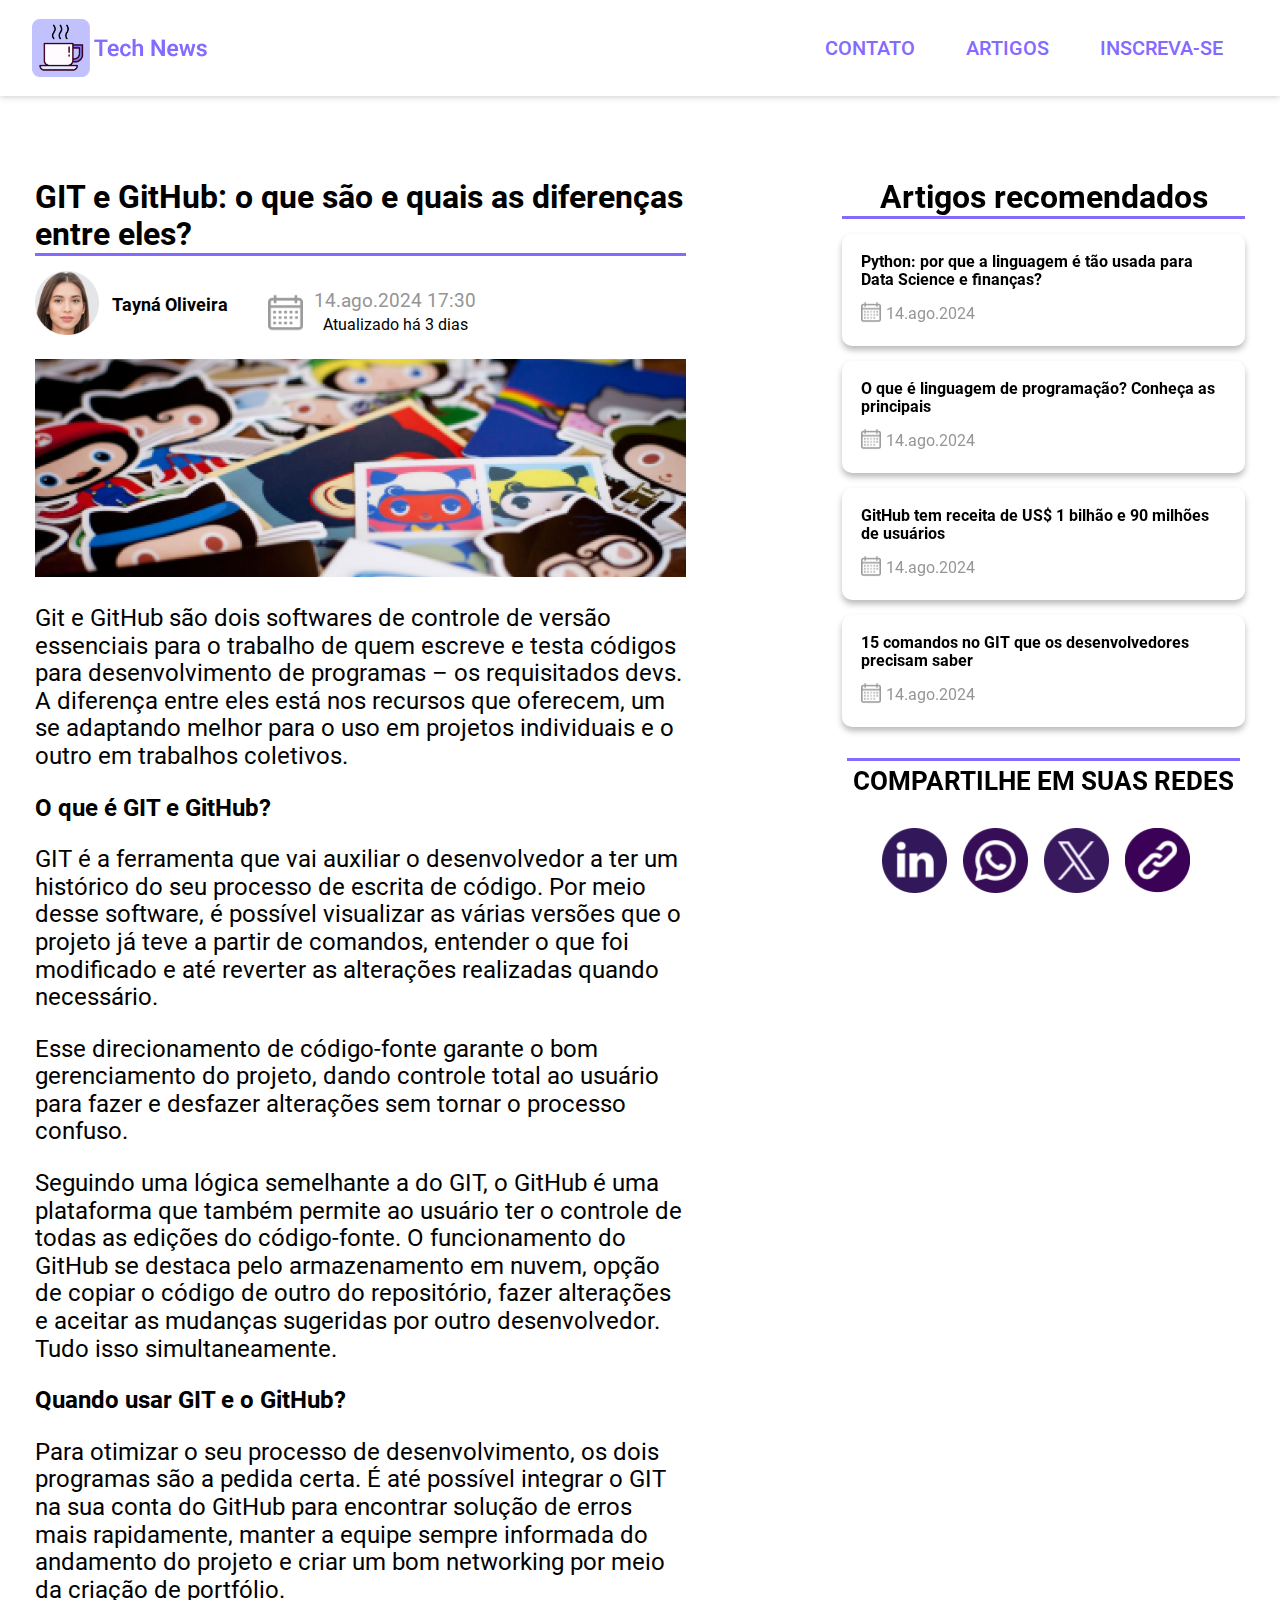
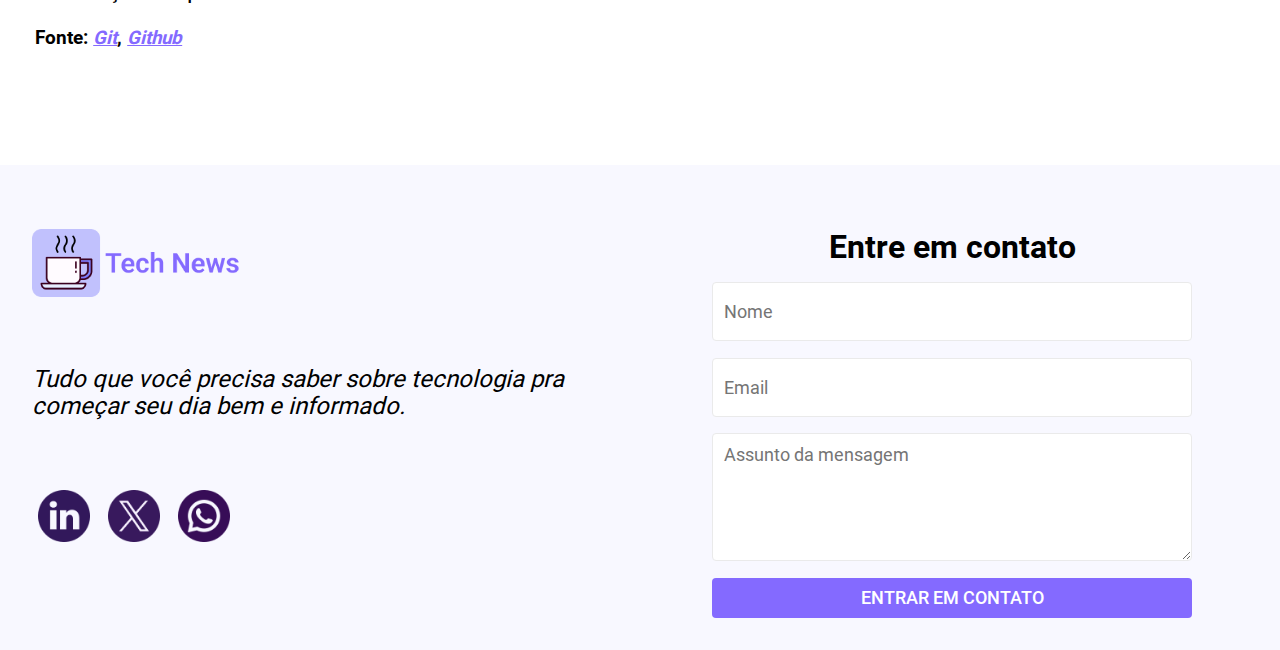
==== commit 8c8be4b1: ":fix: Campo formulário envia dados e campos obrigatórios" ====
--- a/pages/article.html
+++ b/pages/article.html
@@ -195,27 +195,11 @@
       <section class="contateNos">
         <h2>Entre em contato</h2>
         <form action="" method="get">
-          <input
-            class="inpt_contato"
-            id="nome"
-            type="text"
-            placeholder="Nome"
-          />
-          <input
-            class="inpt_contato"
-            id="email"
-            type="text"
-            placeholder="Email"
-          />
-          <textarea
-            id="assunto"
-            class="inpt_assunto"
-            placeholder="Assunto da mensagem"
-          ></textarea>
-          <button class="btn_callToAction btn_footer" type="submit">
-            <a href="#">ENTRAR EM CONTATO</a>
-          </button>
-        </form>
+          <input required class="inpt_contato" id="nome" type="text" placeholder="Nome">
+          <input required class="inpt_contato" id="email" type="email" placeholder="Email">
+          <textarea required id="assunto" class="inpt_assunto" placeholder="Assunto da mensagem"></textarea>
+          <button class="btn_callToAction btn_footer" type="submit">ENTRAR EM CONTATO</button>
+      </form>
       </section>
     </footer>
   </body>
--- a/assets/styles/article.css
+++ b/assets/styles/article.css
@@ -1,4 +1,4 @@
-@import url("https://fonts.googleapis.com/css2?family=Roboto:ital,wght@0,100;0,300;0,400;0,500;0,700;0,900;1,100;1,300;1,400;1,500;1,700;1,900&display=swap");
+@import url('../styles/font-face.css');
 
 * {
   margin: 0;
@@ -7,7 +7,7 @@
 }
 
 body {
-  font-family: 'Roboto', Arial, sans-serif;
+  font-family: 'Roboto', sans-serif;
   font-weight: 400;
   background-color: #ffffff;
   color: #000000;
@@ -15,9 +15,10 @@
 
 /* Estilos Mobile First */
 .container_conteudo {
-  display: flex;
-  flex-direction: column;
-  margin: 15px;
+    margin: 3rem auto;
+    padding: 1.2rem;
+    margin: 3rem auto;
+    padding: 1.2rem;
 }
 
 .aside_article {
@@ -26,6 +27,7 @@
 
 .article_info {
   width: 100%;
+  margin-bottom: 2rem;
 }
 
 .article_titulo h1 {
@@ -35,9 +37,10 @@
 }
 
 .info_autora_e_data {
+  margin: 15px;
   display: flex;
   justify-content: center;
-  margin: 15px;
+  align-items: flex-end;
 }
 
 
@@ -76,13 +79,15 @@
 
 .data_atualizacao{
   color: #959595;
-  font-size: 18px;
-  font-weight: 300;
+  font-family: 'Roboto', sans-serif;
+  margin-bottom: 0.3rem;
+  font-size: 1.2rem;
+  font-weight: 400;
   text-align: center;
 }
 
 .atualizacao{
-  font-size: 16px;
+  font-size: 1rem;
   font-weight: 400;
 }
 
@@ -93,7 +98,7 @@
     border-bottom: 3px solid #846AFF;
   }
 
-.bloco {
+.artigo {
   background-color: #ffffff; 
   padding: 15px; 
   margin: 15px 0; 
@@ -101,8 +106,21 @@
   box-shadow: 0px 4px 6px rgba(0, 0, 0, 0.275); 
 }
 
+
+.article_publi-day {
+  display: flex;
+  flex-direction: row;
+  align-items: flex-end;
+}
+
+.article_publi-day p {
+  color: #959595;
+  font-family: 'Roboto', sans-serif;
+  font-size: 1rem;
+  font-weight: 400;
+  text-align: center;
+}
 .paragrafo_aside {
-  margin: 0; 
   padding-bottom: 0.7rem;
   font-size: 1em; 
   font-weight: 600;
@@ -110,12 +128,9 @@
   flex: 1; 
 }
 
-.img_aside {
+.img_calendar {
   width: 20px; 
   margin-right: 5px;
-}
-
-.img_aside{
   display: flex;
 }
 
@@ -151,18 +166,25 @@
   .container_conteudo {
     display: flex;
     flex-wrap: wrap;
-    flex-direction: row-reverse;
+    flex-direction: row;
+    justify-content: space-between;
+    align-items: flex-start;
   }
 
   .aside_article {
-    display: flex;
-    width: 36%;
+    position: sticky;
+    height: 58rem;
+    top: 2rem;
+    width: 35%;
+    margin-top: 2.3rem;
+    display: flex;
+    flex-direction: column;
     padding: 1rem;
   }
 
 
  .article_info {
-    width: 63%;
+    width: 55%;
     padding: 1rem;
   }
 
@@ -175,45 +197,106 @@
     height: 64px;
   }
 
+  .redes {
+    display: flex;
+    flex-direction: column;
+    align-items: center;
+  }
+
   .redes_title{
     font-size: 1.6rem;
-    margin-top: 1rem;
-    border-top: 3px solid #846AFF;
-    text-align: center;
+        margin-top: 1rem;
+        border-top: 3px solid #846AFF;
+        text-align: center;
+        height: 2.4rem;
+        padding: 0.4rem;
   }
 
   .redes_acesso{
+    padding-top: 2rem;
     display: flex;
     align-items: center;
     justify-content: center;
     flex-direction: column;
-    padding: 0.7rem;
   }
 
   .redes_acesso img{
-    width: 60px;
-    height: 60px;
-    padding: 5px;
- }
+    width: 50px;
+    margin-bottom: 5px; }
 
   .informacoes{
     display: block;
     width: 63%;
   }
+
+
 }
 
 /* Media Queries para Desktops */
-@media screen and (min-width: 1378px) {
-
-  .article_titulo{
-    padding-top: 2.2rem;
-  }
+@media screen and (min-width: 1199px) {
   .paragrafo{
     font-size: 24px;
   }
   .redes_acesso{
     display: flex;
     flex-direction: row;
-    padding: 0.7rem;
-  }
+  }
+
+  .redes_acesso img{
+    width: 65px;
+    margin-right: 1rem;
+  }
+
+  .info_autora_e_data {
+    justify-content: flex-start;
+    margin: 0;
+}
+
+  .info_autora {
+    align-items: center;
+    flex-direction: row;
+  }
+
+  .info_autora img {
+    margin-left: 0;
+  }
+
+  .info_data img {
+    margin-bottom: 0rem;
+    }
+
+  .info_data {
+    flex-direction: row;
+    width: 14rem;
+    gap: 0.7rem;
+  }
+
+  .data_atualizacao{
+    text-align: left;
+  }
+
+  .atualizacao {
+    text-align: center;
+  }
+
+  .container_conteudo {
+    justify-content: space-between;
+  }
+
+  .article_publi-day {
+    display: flex;
+    flex-direction: row;
+    align-items: flex-end;
+  }
+
+  .aside_article {
+    margin-top: 0rem;
+
+  }
+
+  .artigo {
+    padding: 19px;
+    height: 7rem;
+}
+
 }--- a/assets/styles/footer.css
+++ b/assets/styles/footer.css
@@ -83,7 +83,7 @@
     background-color: #846AFF;
 }
 
-.btn_callToAction a {
+.btn_callToAction a, .btn_callToAction {
     color: #fff;
     font-family: 'Roboto', sans-serif;
     font-size: .875rem;
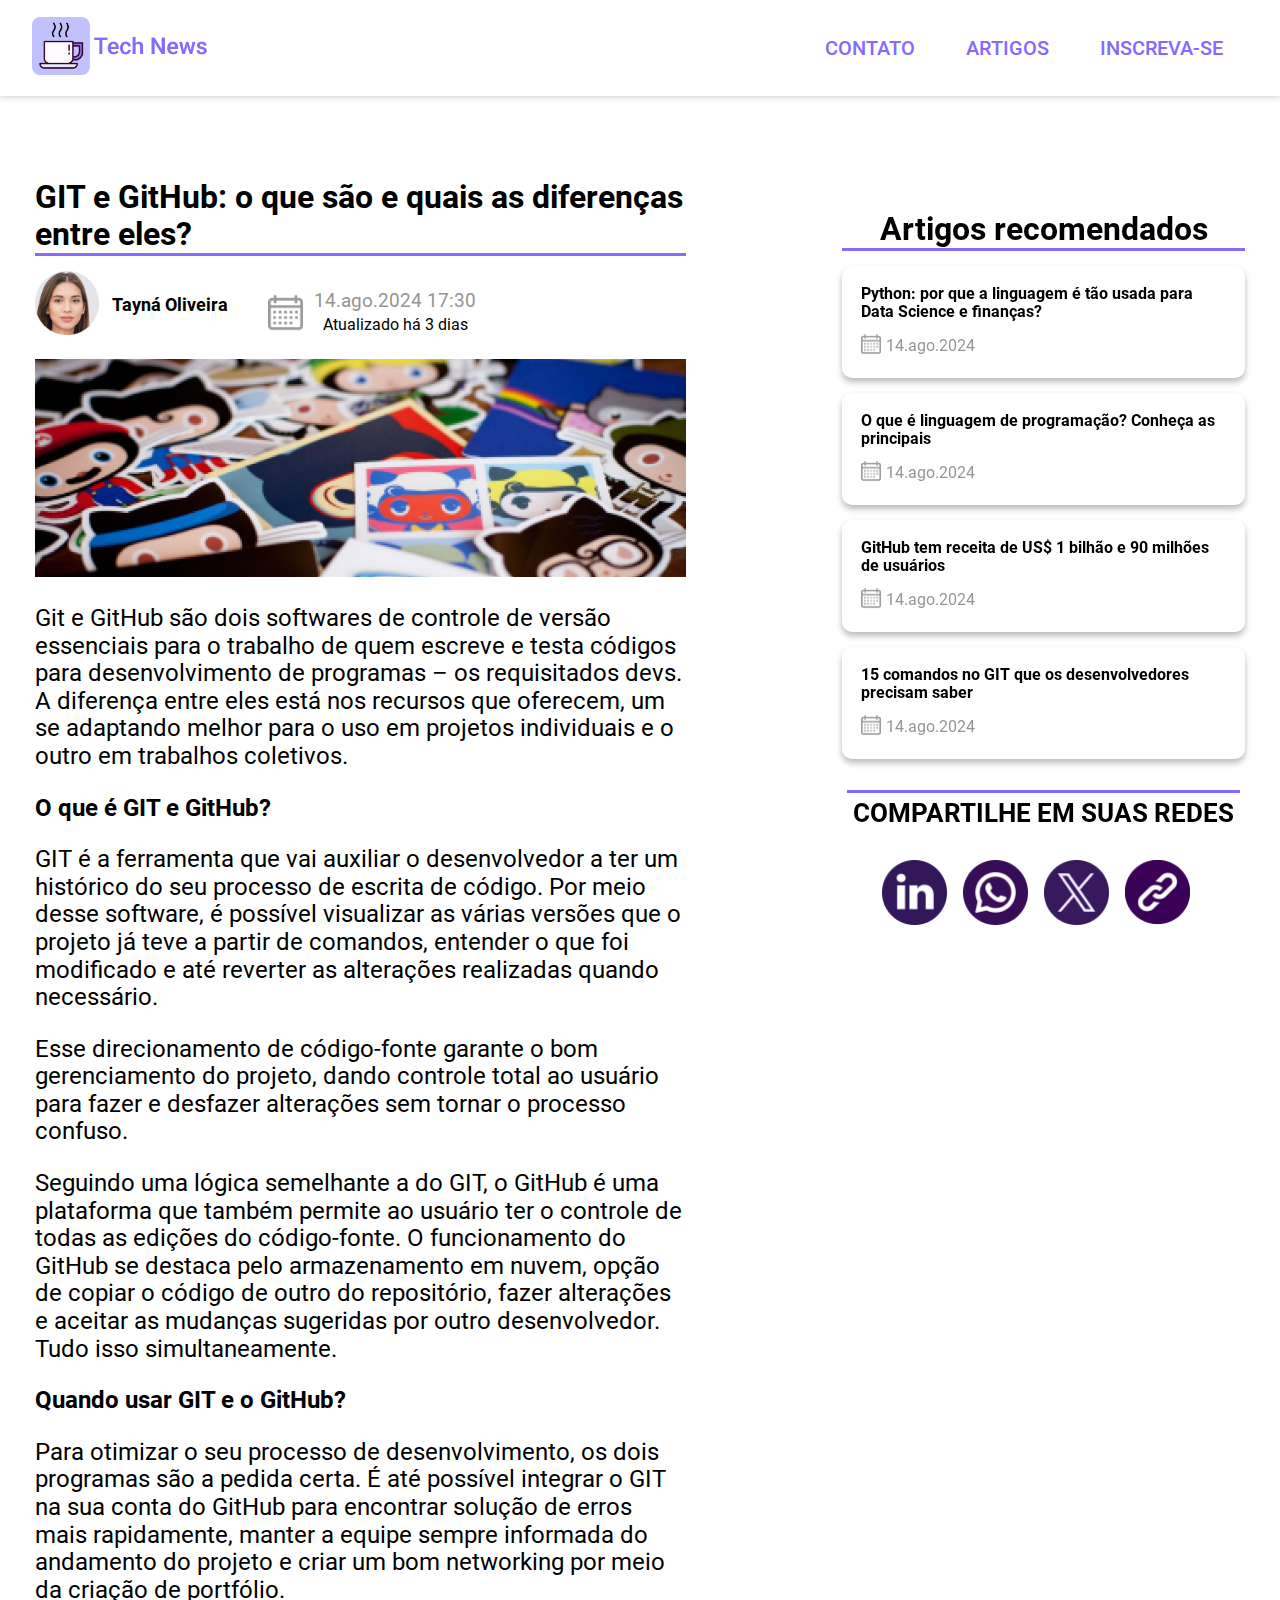
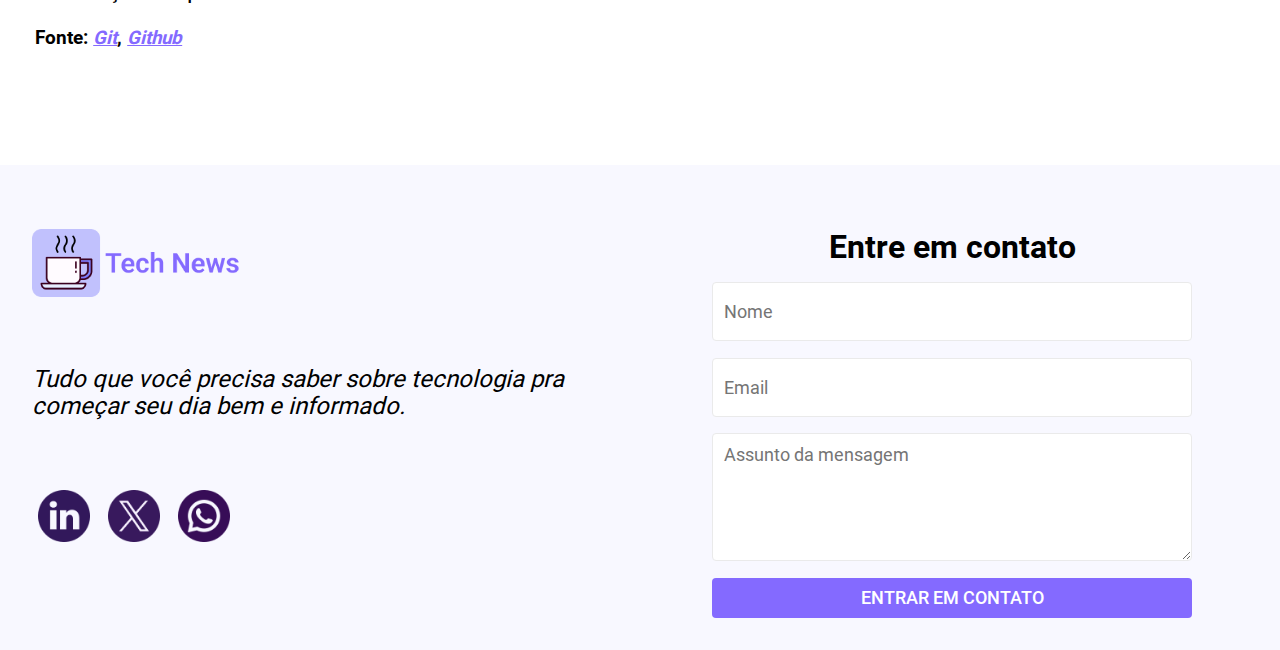
==== commit bfcc4b93: ":fix: Corrijindo responsividade newsletter, ajustes de margin index e article, ajustando dimensões i" ====
--- a/pages/article.html
+++ b/pages/article.html
@@ -12,11 +12,13 @@
 
   <body>
     <header class="header-container">
-      <img
-        src="../assets/img/imgs/TechNews-logo (Desktop).png"
-        class="header-logo"
-        alt="logo Tech blog"
-      />
+      <a href="../index.html">
+        <img
+          src="../assets/img/imgs/TechNews-logo (Desktop).png"
+          class="header-logo"
+          alt="logo Tech blog"
+        />
+      </a>
 
       <nav>
         <button class="btn_nav-MenuHamburguer" type="button">
--- a/assets/styles/article.css
+++ b/assets/styles/article.css
@@ -290,8 +290,12 @@
   }
 
   .aside_article {
+    height: 49rem;
     margin-top: 0rem;
-
+  }
+  
+  .aside_title {
+      margin-top: 2rem;
   }
 
   .artigo {
